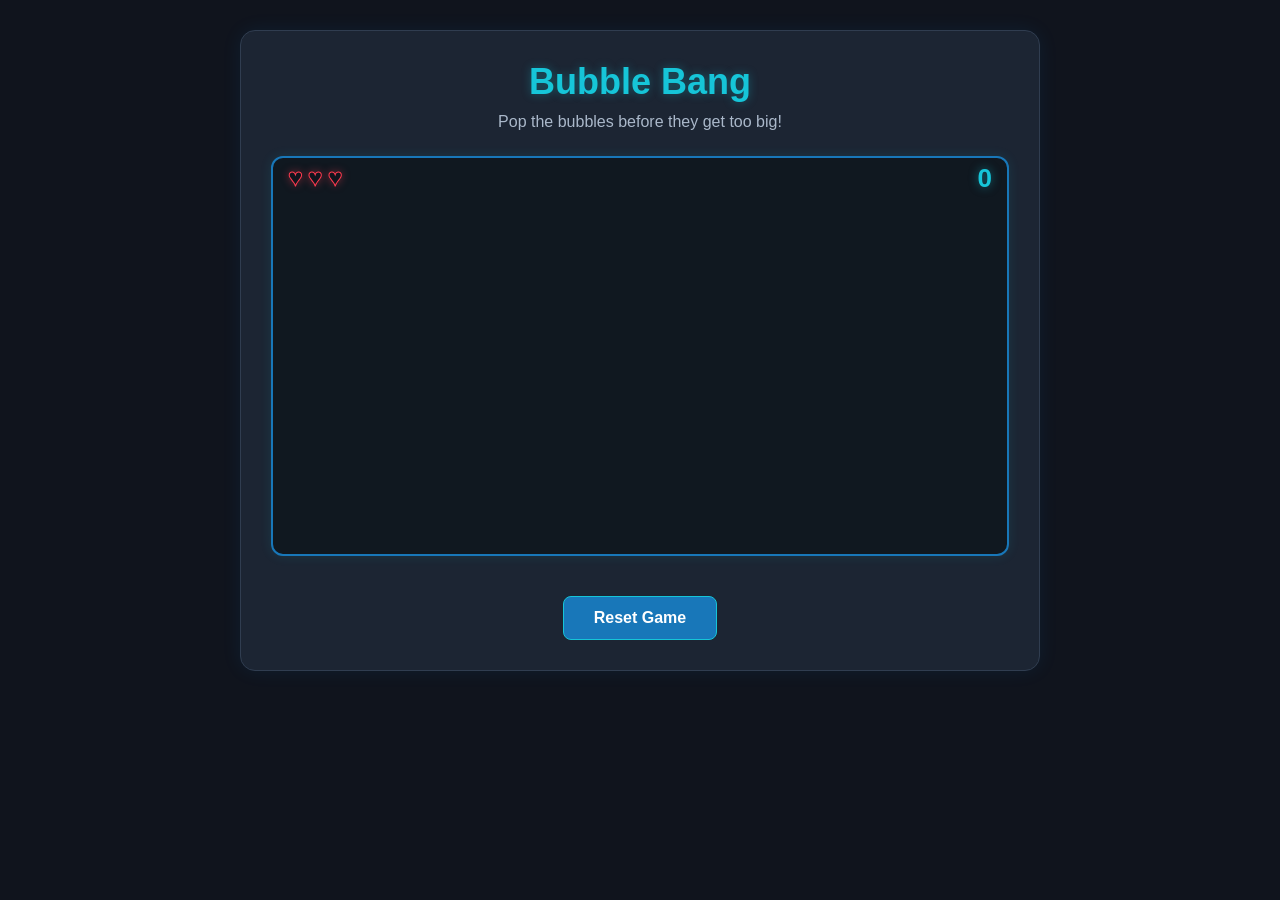
==== cc-104-BSIT-WMT-2-2-Group5-BubbleBang/index.html @ 97f873c9 "Add files via upload" ====
<!DOCTYPE html>
<html lang="en">
<head>
    <meta charset="UTF-8">
    <meta name="viewport" content="width=device-width, initial-scale=1.0">
    <title>Bubble Bang</title>

    <link rel="stylesheet" href="style.css">
</head>
<body>
    <div class="container">
        <h1>Bubble Bang</h1>
        <p>Pop the bubbles before they get too big!</p>

        <div id="gameArea">

            <div class="game-hud">
                <div class="lives-display">
                    <span id="lives">
                        <span class="heart">♥</span>
                        <span class="heart">♥</span>
                        <span class="heart">♥</span>
                    </span>
                </div>

                <div class="score-display">
                    <span id="score">0</span>
                </div>
            </div>
        </div>

        <p id="gameMessage"></p>

        <button id="resetButton">Reset Game</button>
    </div>

    <script src="game.js"></script>

</body>
</html>
---- cc-104-BSIT-WMT-2-2-Group5-BubbleBang/style.css ----
* {
    margin: 0;
    padding: 0;
    box-sizing: border-box;
}

body {
    font-family: Arial, sans-serif;
    background-color: #10141d;
    color: white;
    text-align: center;
    padding: 30px;
}

.container {
    max-width: 800px;
    margin: 0 auto;
    padding: 30px;
    background-color: #1c2533;
    border-radius: 15px;
    border: 1px solid #303d50;
    box-shadow: 0 0 20px rgba(0, 150, 255, 0.08);
}

h1 {
    color: #16c5d8;
    font-size: 36px;
    font-weight: bold;
    margin-bottom: 10px;
    text-shadow: 0 0 10px rgba(22, 197, 216, 0.35);
}

.container > p {
    color: #aab8ca;
    font-size: 16px;
    margin-bottom: 25px;
}

#gameArea {
    width: 100%;
    height: 400px;
    background-color: #101820;
    border: 2px solid #1877b9;
    border-radius: 12px;
    position: relative;
    overflow: hidden;
    box-shadow: 0 0 12px rgba(22, 197, 216, 0.12);
}

#gameMessage {
    margin-top: 15px;
    font-size: 18px;
    font-weight: bold;
    color: #16c5d8;
    text-shadow: 0 0 8px rgba(22, 197, 216, 0.3);
}

#resetButton {
    margin-top: 15px;
    padding: 12px 30px;
    background-color: #1877b9;
    color: white;
    border: 1px solid #16c5d8;
    border-radius: 8px;
    font-size: 16px;
    font-weight: bold;
    cursor: pointer;
    transition: 0.3s;
}

#resetButton:hover {
    background-color: #16c5d8;
    box-shadow: 0 0 12px rgba(22, 197, 216, 0.4);
}

.bubble {
    position: absolute;
    border-radius: 50%;
    background: radial-gradient(circle at 30% 30%, #7df9ff, #16c5d8 45%, #087eb8 75%);
    box-shadow: 0 0 10px rgba(22, 197, 216, 0.65),
                0 0 20px rgba(22, 197, 216, 0.35);
    cursor: pointer;
}

.game-hud {
    position: absolute;
    top: 5px;
    left: 15px;
    right: 15px;
    display: flex;
    justify-content: space-between;
    align-items: flex-start;
    z-index: 10;
}

.lives-display,
.score-display {
    text-align: center;
}

#score {
    color: #16c5d8;
    font-size: 26px;
    font-weight: bold;
    text-shadow: 0 0 10px rgba(22, 197, 216, 0.5);
}

#lives {
    display: flex;
    gap: 5px;
}

.heart {
    color: #10141d;
    font-size: 25px;
    -webkit-text-stroke: 1px #ff3b4f;
    text-shadow: 0 0 8px rgba(255, 59, 79, 0.5);
}

.game-hud {
    pointer-events: none;
}
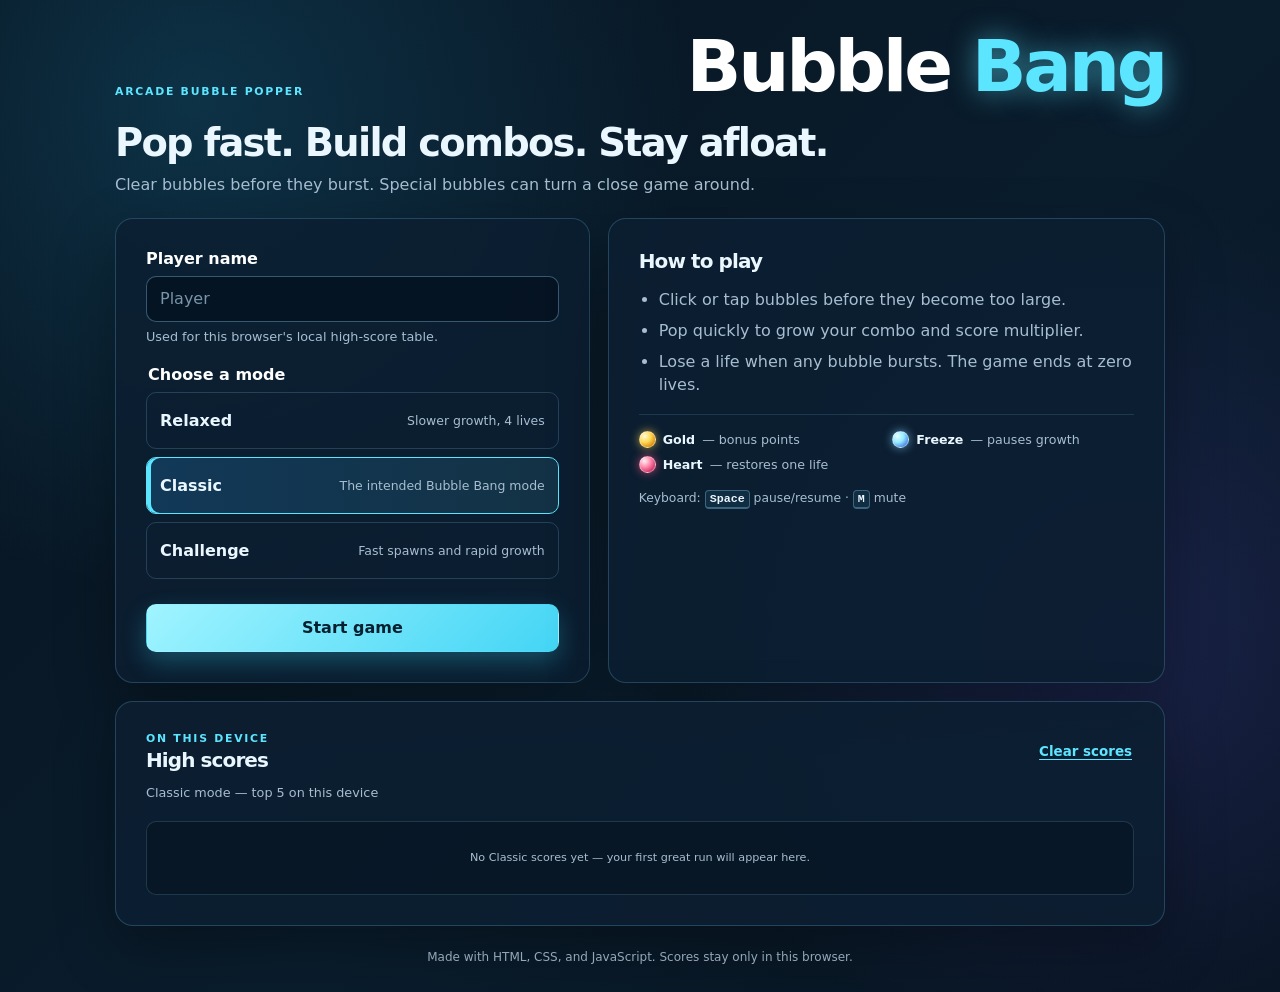
==== commit 51c79062: "Update Bubble Bang: gameplay improvements, milestone specials, and background music" ====
--- a/cc-104-BSIT-WMT-2-2-Group5-BubbleBang/index.html
+++ b/cc-104-BSIT-WMT-2-2-Group5-BubbleBang/index.html
@@ -1,41 +1,126 @@
-<!DOCTYPE html>
-<html lang="en">
-<head>
-    <meta charset="UTF-8">
-    <meta name="viewport" content="width=device-width, initial-scale=1.0">
-    <title>Bubble Bang</title>
-
-    <link rel="stylesheet" href="style.css">
-</head>
-<body>
-    <div class="container">
-        <h1>Bubble Bang</h1>
-        <p>Pop the bubbles before they get too big!</p>
-
-        <div id="gameArea">
-
-            <div class="game-hud">
-                <div class="lives-display">
-                    <span id="lives">
-                        <span class="heart">♥</span>
-                        <span class="heart">♥</span>
-                        <span class="heart">♥</span>
-                    </span>
-                </div>
-
-                <div class="score-display">
-                    <span id="score">0</span>
-                </div>
-            </div>
-        </div>
-
-        <p id="gameMessage"></p>
-
-        <button id="resetButton">Reset Game</button>
-    </div>
-
-    <script src="game.js"></script>
-
-</body>
-</html>
-
+<!doctype html>
+<html lang="en">
+<head>
+    <meta charset="UTF-8">
+    <meta name="viewport" content="width=device-width, initial-scale=1.0">
+    <meta name="theme-color" content="#07131f">
+    <meta name="description" content="Bubble Bang is a fast-paced arcade bubble popping game.">
+    <title>Bubble Bang | Arcade Bubble Popper</title>
+    <link rel="stylesheet" href="style.css">
+</head>
+<body>
+    <main class="app-shell">
+        <header class="brand" aria-label="Bubble Bang">
+            <p class="eyebrow">ARCADE BUBBLE POPPER</p>
+            <h1>Bubble <span>Bang</span></h1>
+        </header>
+
+        <section id="menuScreen" class="screen menu-screen" aria-labelledby="menuTitle">
+            <div class="menu-intro">
+                <h2 id="menuTitle">Pop fast. Build combos. Stay afloat.</h2>
+                <p>Clear bubbles before they burst. Special bubbles can turn a close game around.</p>
+            </div>
+
+            <div class="menu-grid">
+                <div class="panel">
+                    <label for="playerName">Player name</label>
+                    <input id="playerName" name="playerName" type="text" maxlength="16" autocomplete="nickname" placeholder="Player" aria-describedby="nameHint">
+                    <p id="nameHint" class="field-hint">Used for this browser's local high-score table.</p>
+
+                    <fieldset class="mode-picker">
+                        <legend>Choose a mode</legend>
+                        <div class="mode-options">
+                            <input id="relaxed" type="radio" name="mode" value="relaxed">
+                            <label for="relaxed"><strong>Relaxed</strong><span>Slower growth, 4 lives</span></label>
+
+                            <input id="classic" type="radio" name="mode" value="classic" checked>
+                            <label for="classic"><strong>Classic</strong><span>The intended Bubble Bang mode</span></label>
+
+                            <input id="challenge" type="radio" name="mode" value="challenge">
+                            <label for="challenge"><strong>Challenge</strong><span>Fast spawns and rapid growth</span></label>
+                        </div>
+                    </fieldset>
+
+                    <button id="startButton" class="button button-primary" type="button">Start game</button>
+                </div>
+
+                <aside class="panel how-to" aria-labelledby="howToTitle">
+                    <h3 id="howToTitle">How to play</h3>
+                    <ul>
+                        <li>Click or tap bubbles before they become too large.</li>
+                        <li>Pop quickly to grow your combo and score multiplier.</li>
+                        <li>Lose a life when any bubble bursts. The game ends at zero lives.</li>
+                    </ul>
+                    <div class="bubble-guide" aria-label="Special bubble guide">
+                        <p><span class="guide-bubble gold" aria-hidden="true"></span><strong>Gold</strong> — bonus points</p>
+                        <p><span class="guide-bubble bomb" aria-hidden="true"></span><strong>Bomb</strong> — clears nearby bubbles</p>
+                        <p><span class="guide-bubble freeze" aria-hidden="true"></span><strong>Freeze</strong> — pauses growth</p>
+                        <p><span class="guide-bubble heart" aria-hidden="true"></span><strong>Heart</strong> — restores one life</p>
+                    </div>
+                    <p class="key-hint">Keyboard: <kbd>Space</kbd> pause/resume · <kbd>M</kbd> mute</p>
+                </aside>
+            </div>
+
+            <section class="panel leaderboard" aria-labelledby="leaderboardTitle">
+                <div class="leaderboard-heading">
+                    <div>
+                        <p class="eyebrow">ON THIS DEVICE</p>
+                        <h3 id="leaderboardTitle">High scores</h3>
+                    </div>
+                    <button id="clearScoresButton" class="text-button" type="button">Clear scores</button>
+                </div>
+                <ol id="highScores" class="high-scores" aria-live="polite"></ol>
+            </section>
+        </section>
+
+        <section id="gameScreen" class="screen game-screen" hidden aria-label="Bubble Bang game">
+            <div class="game-toolbar">
+                <div class="stat"><span>Score</span><strong id="score">0</strong></div>
+                <div class="stat"><span>Combo</span><strong id="combo">—</strong></div>
+                <div class="stat"><span>Time</span><strong id="time">0:00</strong></div>
+                <div class="stat stat-lives"><span>Lives</span><strong id="lives" aria-label="3 lives remaining">♥♥♥</strong></div>
+                <div class="toolbar-actions">
+                    <button id="soundButton" class="icon-button" type="button" aria-pressed="false" aria-label="Mute sound" title="Mute sound (M)">♪</button>
+                    <button id="pauseButton" class="icon-button" type="button" aria-pressed="false" aria-label="Pause game" title="Pause game (Space)">Ⅱ</button>
+                </div>
+            </div>
+
+            <div id="gameArea" class="game-area" aria-label="Game area. Click or tap each bubble before it bursts." tabindex="0">
+                <p id="levelBadge" class="level-badge">LEVEL 1 · CALM</p>
+                <div id="effectLayer" class="effect-layer" aria-hidden="true"></div>
+
+                <div id="pauseOverlay" class="game-overlay" hidden>
+                    <div class="overlay-card">
+                        <p class="eyebrow">TAKE A BREATH</p>
+                        <h2>Game paused</h2>
+                        <p>Your bubbles and timer are waiting for you.</p>
+                        <button id="resumeButton" class="button button-primary" type="button">Resume</button>
+                        <button id="quitButton" class="button button-secondary" type="button">Back to menu</button>
+                    </div>
+                </div>
+
+                <div id="gameOverOverlay" class="game-overlay" hidden>
+                    <div class="overlay-card">
+                        <p class="eyebrow">BUBBLES WON THIS ROUND</p>
+                        <h2>Game over</h2>
+                        <p id="finalSummary">Final score: 0</p>
+                        <p id="newRecord" class="new-record" hidden>New high score!</p>
+                        <button id="playAgainButton" class="button button-primary" type="button">Play again</button>
+                        <button id="menuButton" class="button button-secondary" type="button">Back to menu</button>
+                    </div>
+                </div>
+            </div>
+
+            <p id="gameMessage" class="game-message" role="status" aria-live="polite">Classic mode — pop the bubbles.</p>
+            <div class="game-actions">
+                <button id="restartButton" class="text-button" type="button">Restart run</button>
+                <button id="leaveButton" class="text-button" type="button">Back to menu</button>
+            </div>
+        </section>
+
+        <p class="footer-note">Made with HTML, CSS, and JavaScript. Scores stay only in this browser.</p>
+    </main>
+
+    <script src="game.js" defer></script>
+</body>
+</html>
--- a/cc-104-BSIT-WMT-2-2-Group5-BubbleBang/style.css
+++ b/cc-104-BSIT-WMT-2-2-Group5-BubbleBang/style.css
@@ -1,122 +1,690 @@
-* {
-    margin: 0;
-    padding: 0;
-    box-sizing: border-box;
-}
-
-body {
-    font-family: Arial, sans-serif;
-    background-color: #10141d;
-    color: white;
-    text-align: center;
-    padding: 30px;
-}
-
-.container {
-    max-width: 800px;
-    margin: 0 auto;
-    padding: 30px;
-    background-color: #1c2533;
-    border-radius: 15px;
-    border: 1px solid #303d50;
-    box-shadow: 0 0 20px rgba(0, 150, 255, 0.08);
-}
-
-h1 {
-    color: #16c5d8;
-    font-size: 36px;
-    font-weight: bold;
-    margin-bottom: 10px;
-    text-shadow: 0 0 10px rgba(22, 197, 216, 0.35);
-}
-
-.container > p {
-    color: #aab8ca;
-    font-size: 16px;
-    margin-bottom: 25px;
-}
-
-#gameArea {
-    width: 100%;
-    height: 400px;
-    background-color: #101820;
-    border: 2px solid #1877b9;
-    border-radius: 12px;
-    position: relative;
-    overflow: hidden;
-    box-shadow: 0 0 12px rgba(22, 197, 216, 0.12);
-}
-
-#gameMessage {
-    margin-top: 15px;
-    font-size: 18px;
-    font-weight: bold;
-    color: #16c5d8;
-    text-shadow: 0 0 8px rgba(22, 197, 216, 0.3);
-}
-
-#resetButton {
-    margin-top: 15px;
-    padding: 12px 30px;
-    background-color: #1877b9;
-    color: white;
-    border: 1px solid #16c5d8;
-    border-radius: 8px;
-    font-size: 16px;
-    font-weight: bold;
-    cursor: pointer;
-    transition: 0.3s;
-}
-
-#resetButton:hover {
-    background-color: #16c5d8;
-    box-shadow: 0 0 12px rgba(22, 197, 216, 0.4);
-}
-
-.bubble {
-    position: absolute;
-    border-radius: 50%;
-    background: radial-gradient(circle at 30% 30%, #7df9ff, #16c5d8 45%, #087eb8 75%);
-    box-shadow: 0 0 10px rgba(22, 197, 216, 0.65),
-                0 0 20px rgba(22, 197, 216, 0.35);
-    cursor: pointer;
-}
-
-.game-hud {
-    position: absolute;
-    top: 5px;
-    left: 15px;
-    right: 15px;
-    display: flex;
-    justify-content: space-between;
-    align-items: flex-start;
-    z-index: 10;
-}
-
-.lives-display,
-.score-display {
-    text-align: center;
-}
-
-#score {
-    color: #16c5d8;
-    font-size: 26px;
-    font-weight: bold;
-    text-shadow: 0 0 10px rgba(22, 197, 216, 0.5);
-}
-
-#lives {
-    display: flex;
-    gap: 5px;
-}
-
-.heart {
-    color: #10141d;
-    font-size: 25px;
-    -webkit-text-stroke: 1px #ff3b4f;
-    text-shadow: 0 0 8px rgba(255, 59, 79, 0.5);
-}
-
-.game-hud {
-    pointer-events: none;
-}+:root {
+    --ink: #eaf7ff;
+    --muted: #a7bed0;
+    --surface: rgba(12, 31, 50, 0.86);
+    --surface-solid: #0d2337;
+    --line: rgba(118, 213, 255, 0.22);
+    --cyan: #5be5ff;
+    --blue: #258ed6;
+    --navy: #07131f;
+    --danger: #ff6485;
+    --gold: #ffd85a;
+    --shadow: 0 22px 60px rgba(0, 0, 0, 0.3);
+}
+
+* {
+    box-sizing: border-box;
+}
+
+[hidden] {
+    display: none !important;
+}
+
+html {
+    min-width: 320px;
+    background: var(--navy);
+}
+
+body {
+    min-width: 320px;
+    min-height: 100vh;
+    margin: 0;
+    color: var(--ink);
+    font-family: Inter, ui-sans-serif, system-ui, -apple-system, BlinkMacSystemFont, "Segoe UI", sans-serif;
+    background:
+        radial-gradient(circle at 15% 10%, rgba(41, 189, 245, 0.17), transparent 31rem),
+        radial-gradient(circle at 88% 65%, rgba(110, 83, 240, 0.17), transparent 28rem),
+        linear-gradient(135deg, #07131f, #0a1d2d 56%, #07131f);
+}
+
+button,
+input {
+    font: inherit;
+}
+
+button {
+    color: inherit;
+}
+
+button:focus-visible,
+input:focus-visible {
+    outline: 3px solid #ffe48b;
+    outline-offset: 3px;
+}
+
+.app-shell {
+    width: min(100% - 32px, 1050px);
+    margin: 0 auto;
+    padding: 36px 0 28px;
+}
+
+.brand {
+    display: flex;
+    align-items: end;
+    justify-content: space-between;
+    gap: 16px;
+    margin-bottom: 22px;
+}
+
+.brand h1,
+.menu-intro h2,
+.overlay-card h2,
+.panel h3 {
+    margin: 0;
+    letter-spacing: -0.045em;
+}
+
+.brand h1 {
+    color: #fff;
+    font-size: clamp(2.35rem, 7vw, 4.5rem);
+    line-height: 0.86;
+}
+
+.brand h1 span {
+    color: var(--cyan);
+    text-shadow: 0 0 28px rgba(91, 229, 255, 0.55);
+}
+
+.eyebrow {
+    margin: 0;
+    color: var(--cyan);
+    font-size: 0.68rem;
+    font-weight: 800;
+    letter-spacing: 0.16em;
+}
+
+.screen {
+    animation: screen-in 300ms ease both;
+}
+
+.menu-intro {
+    margin: 0 0 20px;
+}
+
+.menu-intro h2 {
+    font-size: clamp(1.55rem, 4vw, 2.4rem);
+}
+
+.menu-intro > p,
+.field-hint,
+.how-to li,
+.key-hint,
+.footer-note,
+.overlay-card > p {
+    color: var(--muted);
+}
+
+.menu-intro > p {
+    max-width: 47rem;
+    margin: 8px 0 0;
+    line-height: 1.55;
+}
+
+.menu-grid {
+    display: grid;
+    grid-template-columns: minmax(0, 0.92fr) minmax(0, 1.08fr);
+    gap: 18px;
+}
+
+.panel {
+    border: 1px solid var(--line);
+    border-radius: 18px;
+    padding: clamp(20px, 4vw, 30px);
+    background: var(--surface);
+    box-shadow: var(--shadow);
+    backdrop-filter: blur(14px);
+}
+
+.panel > label,
+.mode-picker legend {
+    display: block;
+    margin-bottom: 8px;
+    color: #fff;
+    font-weight: 800;
+}
+
+#playerName {
+    width: 100%;
+    min-height: 46px;
+    border: 1px solid rgba(149, 219, 255, 0.35);
+    border-radius: 10px;
+    padding: 10px 13px;
+    color: var(--ink);
+    background: rgba(3, 15, 26, 0.58);
+}
+
+#playerName::placeholder {
+    color: #7895aa;
+}
+
+.field-hint {
+    margin: 7px 0 21px;
+    font-size: 0.8rem;
+}
+
+.mode-picker {
+    margin: 0 0 25px;
+    padding: 0;
+    border: 0;
+}
+
+.mode-options {
+    display: grid;
+    gap: 8px;
+}
+
+.mode-options input {
+    position: absolute;
+    inline-size: 1px;
+    block-size: 1px;
+    opacity: 0;
+}
+
+.mode-options label {
+    display: flex;
+    align-items: center;
+    justify-content: space-between;
+    gap: 15px;
+    min-height: 57px;
+    border: 1px solid rgba(149, 219, 255, 0.19);
+    border-radius: 10px;
+    padding: 10px 13px;
+    color: var(--muted);
+    cursor: pointer;
+    transition: border-color 180ms ease, background 180ms ease, transform 180ms ease;
+}
+
+.mode-options label:hover {
+    border-color: rgba(91, 229, 255, 0.52);
+    transform: translateX(2px);
+}
+
+.mode-options strong {
+    color: var(--ink);
+}
+
+.mode-options span {
+    font-size: 0.78rem;
+    text-align: right;
+}
+
+.mode-options input:checked + label {
+    border-color: var(--cyan);
+    background: linear-gradient(90deg, rgba(37, 142, 214, 0.24), rgba(91, 229, 255, 0.1));
+    box-shadow: inset 4px 0 0 var(--cyan);
+}
+
+.mode-options input:focus-visible + label {
+    outline: 3px solid #ffe48b;
+    outline-offset: 2px;
+}
+
+.button {
+    min-height: 48px;
+    border: 1px solid transparent;
+    border-radius: 10px;
+    padding: 11px 20px;
+    font-weight: 800;
+    cursor: pointer;
+    transition: transform 180ms ease, box-shadow 180ms ease, background 180ms ease;
+}
+
+.button:hover {
+    transform: translateY(-2px);
+}
+
+.button-primary {
+    width: 100%;
+    color: #042030;
+    background: linear-gradient(135deg, #a0f4ff, #43d5f5);
+    box-shadow: 0 10px 24px rgba(48, 211, 242, 0.27);
+}
+
+.button-primary:hover {
+    box-shadow: 0 13px 28px rgba(48, 211, 242, 0.42);
+}
+
+.button-secondary {
+    margin-top: 10px;
+    border-color: rgba(148, 215, 250, 0.32);
+    background: rgba(10, 34, 52, 0.88);
+}
+
+.how-to h3,
+.leaderboard h3 {
+    font-size: 1.25rem;
+}
+
+.how-to ul {
+    margin: 15px 0 18px;
+    padding-left: 20px;
+}
+
+.how-to li {
+    margin: 8px 0;
+    line-height: 1.45;
+}
+
+.bubble-guide {
+    display: grid;
+    grid-template-columns: repeat(2, minmax(0, 1fr));
+    gap: 8px 12px;
+    border-top: 1px solid rgba(149, 219, 255, 0.14);
+    padding-top: 16px;
+}
+
+.bubble-guide p {
+    display: flex;
+    align-items: center;
+    gap: 7px;
+    margin: 0;
+    color: var(--muted);
+    font-size: 0.79rem;
+}
+
+.bubble-guide strong {
+    color: var(--ink);
+}
+
+.guide-bubble {
+    flex: 0 0 17px;
+    width: 17px;
+    height: 17px;
+    border: 1px solid rgba(255, 255, 255, 0.4);
+    border-radius: 50%;
+    background: radial-gradient(circle at 30% 27%, #e9ffff, #59d9f4 37%, #167fbe 80%);
+    box-shadow: 0 0 10px rgba(91, 229, 255, 0.6);
+}
+
+.guide-bubble.gold { background: radial-gradient(circle at 30% 27%, #fffbd7, #ffd854 42%, #d37f00 85%); box-shadow: 0 0 10px rgba(255, 216, 90, 0.65); }
+.guide-bubble.bomb { background: radial-gradient(circle at 30% 27%, #ffd0df, #ff5681 42%, #8e1c43 85%); box-shadow: 0 0 10px rgba(255, 86, 129, 0.65); }
+.guide-bubble.freeze { background: radial-gradient(circle at 30% 27%, #e7fdff, #95ebff 42%, #3f75e5 85%); box-shadow: 0 0 10px rgba(138, 218, 255, 0.65); }
+.guide-bubble.heart { background: radial-gradient(circle at 30% 27%, #fff1f5, #ff85a8 42%, #c6215b 85%); box-shadow: 0 0 10px rgba(255, 89, 137, 0.65); }
+
+.key-hint {
+    margin: 18px 0 0;
+    font-size: 0.77rem;
+}
+
+kbd {
+    border: 1px solid rgba(149, 219, 255, 0.32);
+    border-bottom-width: 2px;
+    border-radius: 4px;
+    padding: 1px 4px;
+    color: var(--ink);
+    background: #112d42;
+    font: 700 0.73rem ui-monospace, SFMono-Regular, Consolas, monospace;
+}
+
+.leaderboard {
+    margin-top: 18px;
+}
+
+.leaderboard-heading {
+    display: flex;
+    align-items: center;
+    justify-content: space-between;
+    gap: 14px;
+    margin-bottom: 13px;
+}
+
+.leaderboard-heading .eyebrow {
+    margin-bottom: 3px;
+}
+
+.text-button {
+    border: 0;
+    padding: 5px 2px;
+    color: var(--cyan);
+    background: none;
+    font-size: 0.84rem;
+    font-weight: 750;
+    cursor: pointer;
+    text-decoration: underline;
+    text-underline-offset: 3px;
+}
+
+.text-button:hover {
+    color: #fff;
+}
+
+.high-scores {
+    display: grid;
+    grid-template-columns: repeat(5, minmax(0, 1fr));
+    gap: 8px;
+    margin: 0;
+    padding: 0;
+    list-style: none;
+}
+
+.score-card,
+.empty-score {
+    min-height: 74px;
+    border: 1px solid rgba(149, 219, 255, 0.17);
+    border-radius: 10px;
+    padding: 9px;
+    background: rgba(3, 15, 26, 0.38);
+}
+
+.score-card {
+    display: flex;
+    flex-direction: column;
+    justify-content: space-between;
+}
+
+.score-card small,
+.empty-score {
+    color: var(--muted);
+    font-size: 0.7rem;
+}
+
+.score-card strong {
+    overflow: hidden;
+    color: #fff;
+    font-size: 0.84rem;
+    text-overflow: ellipsis;
+    white-space: nowrap;
+}
+
+.score-card span {
+    color: var(--cyan);
+    font-size: 0.88rem;
+    font-weight: 800;
+}
+
+.empty-score {
+    grid-column: 1 / -1;
+    display: grid;
+    place-items: center;
+}
+
+.game-toolbar {
+    display: grid;
+    grid-template-columns: repeat(4, minmax(0, 1fr)) auto;
+    gap: 1px;
+    overflow: hidden;
+    border: 1px solid var(--line);
+    border-radius: 15px 15px 0 0;
+    background: var(--line);
+}
+
+.stat,
+.toolbar-actions {
+    min-height: 61px;
+    padding: 8px 14px;
+    background: rgba(9, 31, 48, 0.95);
+}
+
+.stat {
+    display: flex;
+    flex-direction: column;
+    justify-content: center;
+}
+
+.stat span {
+    color: var(--muted);
+    font-size: 0.67rem;
+    font-weight: 800;
+    letter-spacing: 0.08em;
+    text-transform: uppercase;
+}
+
+.stat strong {
+    margin-top: 2px;
+    color: #fff;
+    font-size: 1.18rem;
+    line-height: 1;
+}
+
+.stat-lives strong {
+    color: #ff7898;
+    letter-spacing: 0.08em;
+    text-shadow: 0 0 12px rgba(255, 100, 133, 0.5);
+}
+
+.toolbar-actions {
+    display: flex;
+    align-items: center;
+    gap: 7px;
+}
+
+.icon-button {
+    display: grid;
+    width: 37px;
+    height: 37px;
+    border: 1px solid rgba(149, 219, 255, 0.28);
+    border-radius: 8px;
+    padding: 0;
+    place-items: center;
+    color: var(--ink);
+    background: #12334b;
+    font-size: 1.1rem;
+    font-weight: 800;
+    cursor: pointer;
+}
+
+.icon-button:hover {
+    border-color: var(--cyan);
+    color: var(--cyan);
+}
+
+.game-area {
+    position: relative;
+    height: min(61vh, 580px);
+    min-height: 360px;
+    overflow: hidden;
+    isolation: isolate;
+    border: 1px solid var(--line);
+    border-top: 0;
+    border-radius: 0 0 15px 15px;
+    background:
+        radial-gradient(circle at 70% 15%, rgba(54, 204, 255, 0.13), transparent 18rem),
+        radial-gradient(circle at 10% 90%, rgba(117, 86, 241, 0.13), transparent 19rem),
+        linear-gradient(135deg, #061521, #0d2a3c);
+    box-shadow: var(--shadow);
+    cursor: crosshair;
+}
+
+.game-area::before {
+    position: absolute;
+    inset: 0;
+    z-index: -1;
+    content: "";
+    opacity: 0.32;
+    background-image: radial-gradient(rgba(143, 231, 255, 0.37) 1px, transparent 1px);
+    background-size: 26px 26px;
+    mask-image: linear-gradient(to bottom, rgba(0, 0, 0, 0.35), transparent 90%);
+}
+
+.level-badge {
+    position: absolute;
+    z-index: 3;
+    top: 15px;
+    left: 50%;
+    margin: 0;
+    transform: translateX(-50%);
+    color: #d3f7ff;
+    font-size: clamp(0.65rem, 2vw, 0.77rem);
+    font-weight: 900;
+    letter-spacing: 0.13em;
+    text-shadow: 0 2px 7px #07131f;
+    white-space: nowrap;
+}
+
+.bubble {
+    position: absolute;
+    z-index: 1;
+    width: var(--size);
+    height: var(--size);
+    border: 1px solid rgba(231, 255, 255, 0.79);
+    border-radius: 50%;
+    padding: 0;
+    background: radial-gradient(circle at 29% 26%, #f3ffff 0 3%, #91f1ff 13%, #46c9ec 36%, #1676b6 74%, #0b3c72 100%);
+    box-shadow: inset -8px -12px 15px rgba(5, 44, 95, 0.34), 0 0 13px rgba(91, 229, 255, 0.56);
+    cursor: pointer;
+    touch-action: manipulation;
+    animation: bubble-enter 180ms ease-out both;
+}
+
+.bubble::after {
+    position: absolute;
+    inset: -7px;
+    content: "";
+    border-radius: 50%;
+}
+
+.bubble:hover {
+    filter: brightness(1.15);
+}
+
+.bubble--gold { background: radial-gradient(circle at 29% 26%, #fffdd8 0 3%, #ffe881 15%, #ffc942 42%, #bb6700 78%, #704000 100%); box-shadow: inset -8px -12px 15px rgba(115, 60, 0, 0.35), 0 0 16px rgba(255, 216, 90, 0.8); }
+.bubble--bomb { background: radial-gradient(circle at 29% 26%, #ffe4ed 0 3%, #ff98b6 15%, #ff5b87 42%, #b41e54 78%, #650d2c 100%); box-shadow: inset -8px -12px 15px rgba(85, 0, 29, 0.35), 0 0 16px rgba(255, 86, 129, 0.76); }
+.bubble--freeze { background: radial-gradient(circle at 29% 26%, #fbffff 0 3%, #b8f4ff 15%, #6ed5ff 42%, #4c7be7 78%, #26378e 100%); box-shadow: inset -8px -12px 15px rgba(15, 43, 134, 0.35), 0 0 16px rgba(123, 219, 255, 0.8); }
+.bubble--heart { background: radial-gradient(circle at 29% 26%, #fff4f7 0 3%, #ffb2c7 15%, #ff719b 42%, #d72668 78%, #7e123f 100%); box-shadow: inset -8px -12px 15px rgba(105, 0, 48, 0.35), 0 0 16px rgba(255, 100, 157, 0.78); }
+
+.bubble-icon {
+    position: relative;
+    z-index: 1;
+    color: rgba(255, 255, 255, 0.9);
+    font-size: calc(var(--size) * 0.42);
+    line-height: 1;
+    text-shadow: 0 2px 6px rgba(0, 0, 0, 0.38);
+    pointer-events: none;
+}
+
+.effect-layer {
+    position: absolute;
+    z-index: 2;
+    inset: 0;
+    pointer-events: none;
+}
+
+.burst {
+    position: absolute;
+    width: 15px;
+    height: 15px;
+    border-radius: 50%;
+    background: var(--burst-color, var(--cyan));
+    box-shadow: 0 0 9px var(--burst-color, var(--cyan));
+    transform: translate(-50%, -50%);
+    animation: burst 520ms ease-out forwards;
+}
+
+.score-float {
+    position: absolute;
+    color: var(--float-color, #fff);
+    font-size: 0.84rem;
+    font-weight: 900;
+    text-shadow: 0 2px 6px #07131f;
+    transform: translate(-50%, -50%);
+    animation: score-float 800ms ease-out forwards;
+}
+
+.freeze-wash {
+    position: absolute;
+    z-index: 2;
+    inset: 0;
+    border: 3px solid rgba(166, 242, 255, 0.7);
+    background: rgba(108, 201, 255, 0.12);
+    animation: freeze-wash 650ms ease-out forwards;
+    pointer-events: none;
+}
+
+.game-overlay {
+    position: absolute;
+    z-index: 10;
+    inset: 0;
+    display: grid;
+    place-items: center;
+    padding: 22px;
+    background: rgba(2, 12, 23, 0.76);
+    backdrop-filter: blur(7px);
+}
+
+.overlay-card {
+    width: min(100%, 370px);
+    border: 1px solid rgba(139, 231, 255, 0.36);
+    border-radius: 16px;
+    padding: 28px;
+    text-align: center;
+    background: #0b2639;
+    box-shadow: 0 20px 55px rgba(0, 0, 0, 0.45);
+}
+
+.overlay-card .eyebrow {
+    margin-bottom: 9px;
+}
+
+.overlay-card h2 {
+    font-size: 2rem;
+}
+
+.overlay-card > p:not(.eyebrow) {
+    margin: 9px 0 21px;
+    line-height: 1.45;
+}
+
+.new-record {
+    color: var(--gold) !important;
+    font-weight: 900;
+    text-transform: uppercase;
+    letter-spacing: 0.06em;
+}
+
+.game-message {
+    min-height: 1.5em;
+    margin: 14px 0 8px;
+    color: var(--cyan);
+    text-align: center;
+    font-size: 0.9rem;
+    font-weight: 700;
+}
+
+.game-actions {
+    display: flex;
+    justify-content: center;
+    gap: 18px;
+}
+
+.footer-note {
+    margin: 24px 0 0;
+    text-align: center;
+    font-size: 0.75rem;
+}
+
+@keyframes screen-in { from { opacity: 0; transform: translateY(7px); } to { opacity: 1; transform: translateY(0); } }
+@keyframes bubble-enter { from { opacity: 0; transform: scale(0.4); } to { opacity: 1; transform: scale(1); } }
+@keyframes burst { from { opacity: 1; } to { opacity: 0; transform: translate(var(--x), var(--y)) scale(0.2); } }
+@keyframes score-float { from { opacity: 1; } to { opacity: 0; transform: translate(-50%, calc(-50% - 42px)); } }
+@keyframes freeze-wash { from { opacity: 0.8; } to { opacity: 0; } }
+
+@media (max-width: 700px) {
+    .app-shell { width: min(100% - 20px, 1050px); padding-top: 24px; }
+    .brand { margin-bottom: 18px; }
+    .menu-grid { grid-template-columns: 1fr; }
+    .high-scores { grid-template-columns: repeat(3, minmax(0, 1fr)); }
+    .game-toolbar { grid-template-columns: repeat(4, minmax(0, 1fr)); }
+    .toolbar-actions { grid-column: 1 / -1; min-height: auto; justify-content: center; padding: 7px; }
+    .game-area { height: min(59vh, 520px); min-height: 330px; }
+}
+
+@media (max-width: 440px) {
+    .app-shell { width: min(100% - 16px, 1050px); }
+    .panel { padding: 18px; }
+    .bubble-guide { grid-template-columns: 1fr; }
+    .mode-options label { align-items: flex-start; flex-direction: column; gap: 3px; }
+    .mode-options span { text-align: left; }
+    .high-scores { grid-template-columns: repeat(2, minmax(0, 1fr)); }
+    .game-toolbar { grid-template-columns: repeat(2, minmax(0, 1fr)); }
+    .stat { min-height: 56px; }
+    .game-area { min-height: 310px; }
+}
+
+@media (prefers-reduced-motion: reduce) {
+    *, *::before, *::after {
+        scroll-behavior: auto !important;
+        animation-duration: 0.01ms !important;
+        animation-iteration-count: 1 !important;
+        transition-duration: 0.01ms !important;
+    }
+}
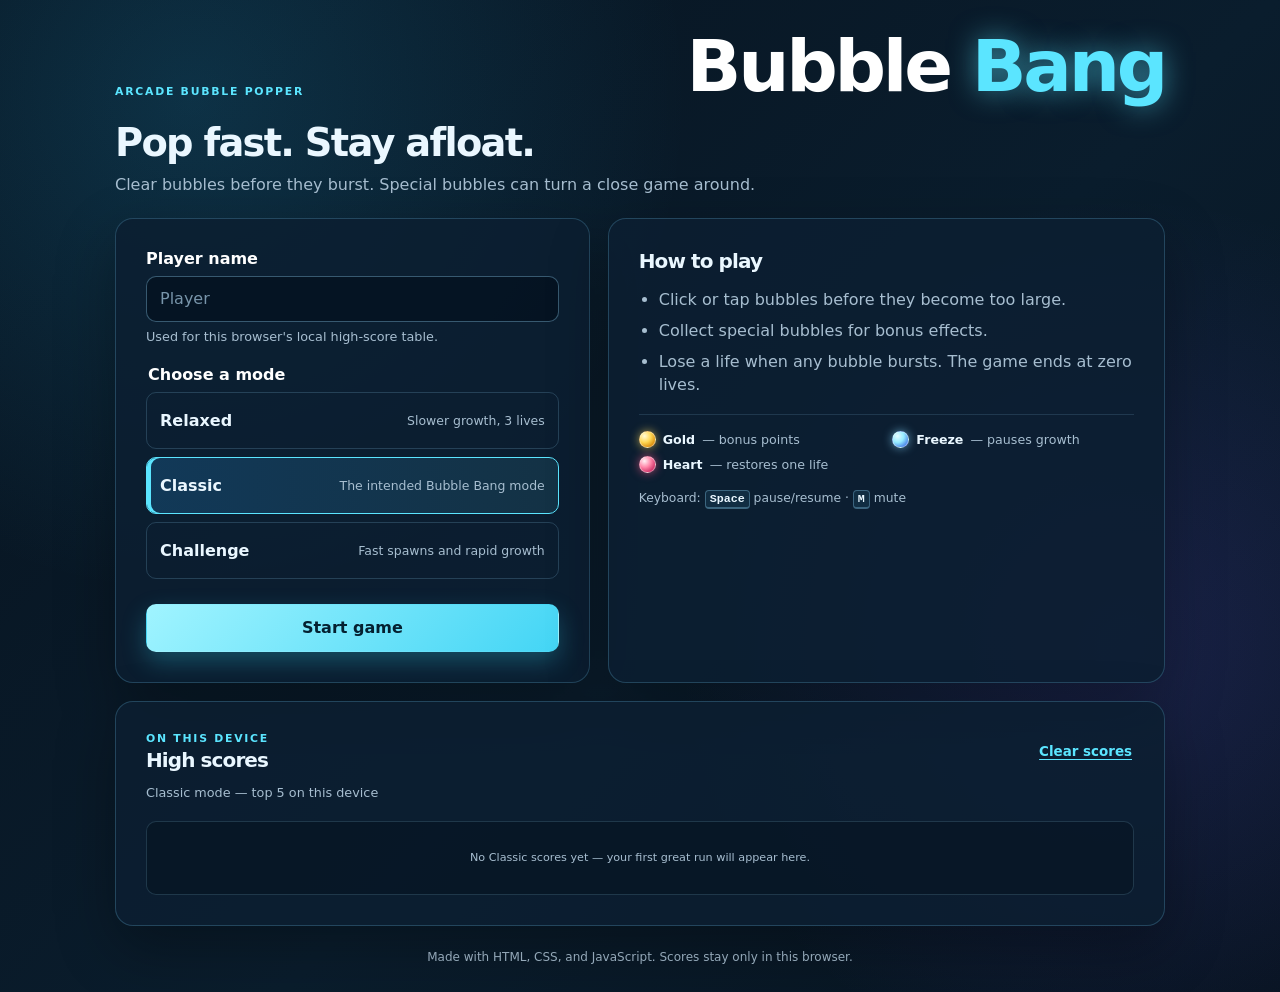
==== commit 16e69875: "Update game and remove unnecessary code" ====
--- a/cc-104-BSIT-WMT-2-2-Group5-BubbleBang/index.html
+++ b/cc-104-BSIT-WMT-2-2-Group5-BubbleBang/index.html
@@ -17,7 +17,7 @@
 
         <section id="menuScreen" class="screen menu-screen" aria-labelledby="menuTitle">
             <div class="menu-intro">
-                <h2 id="menuTitle">Pop fast. Build combos. Stay afloat.</h2>
+                <h2 id="menuTitle">Pop fast. Stay afloat.</h2>
                 <p>Clear bubbles before they burst. Special bubbles can turn a close game around.</p>
             </div>
 
@@ -31,7 +31,7 @@
                         <legend>Choose a mode</legend>
                         <div class="mode-options">
                             <input id="relaxed" type="radio" name="mode" value="relaxed">
-                            <label for="relaxed"><strong>Relaxed</strong><span>Slower growth, 4 lives</span></label>
+                            <label for="relaxed"><strong>Relaxed</strong><span>Slower growth, 3 lives</span></label>
 
                             <input id="classic" type="radio" name="mode" value="classic" checked>
                             <label for="classic"><strong>Classic</strong><span>The intended Bubble Bang mode</span></label>
@@ -48,12 +48,11 @@
                     <h3 id="howToTitle">How to play</h3>
                     <ul>
                         <li>Click or tap bubbles before they become too large.</li>
-                        <li>Pop quickly to grow your combo and score multiplier.</li>
+                        <li>Collect special bubbles for bonus effects.</li>
                         <li>Lose a life when any bubble bursts. The game ends at zero lives.</li>
                     </ul>
                     <div class="bubble-guide" aria-label="Special bubble guide">
                         <p><span class="guide-bubble gold" aria-hidden="true"></span><strong>Gold</strong> — bonus points</p>
-                        <p><span class="guide-bubble bomb" aria-hidden="true"></span><strong>Bomb</strong> — clears nearby bubbles</p>
                         <p><span class="guide-bubble freeze" aria-hidden="true"></span><strong>Freeze</strong> — pauses growth</p>
                         <p><span class="guide-bubble heart" aria-hidden="true"></span><strong>Heart</strong> — restores one life</p>
                     </div>
@@ -76,7 +75,6 @@
         <section id="gameScreen" class="screen game-screen" hidden aria-label="Bubble Bang game">
             <div class="game-toolbar">
                 <div class="stat"><span>Score</span><strong id="score">0</strong></div>
-                <div class="stat"><span>Combo</span><strong id="combo">—</strong></div>
                 <div class="stat"><span>Time</span><strong id="time">0:00</strong></div>
                 <div class="stat stat-lives"><span>Lives</span><strong id="lives" aria-label="3 lives remaining">♥♥♥</strong></div>
                 <div class="toolbar-actions">
@@ -123,4 +121,4 @@
 
     <script src="game.js" defer></script>
 </body>
-</html>
+</html>
--- a/cc-104-BSIT-WMT-2-2-Group5-BubbleBang/style.css
+++ b/cc-104-BSIT-WMT-2-2-Group5-BubbleBang/style.css
@@ -297,7 +297,6 @@
 }
 
 .guide-bubble.gold { background: radial-gradient(circle at 30% 27%, #fffbd7, #ffd854 42%, #d37f00 85%); box-shadow: 0 0 10px rgba(255, 216, 90, 0.65); }
-.guide-bubble.bomb { background: radial-gradient(circle at 30% 27%, #ffd0df, #ff5681 42%, #8e1c43 85%); box-shadow: 0 0 10px rgba(255, 86, 129, 0.65); }
 .guide-bubble.freeze { background: radial-gradient(circle at 30% 27%, #e7fdff, #95ebff 42%, #3f75e5 85%); box-shadow: 0 0 10px rgba(138, 218, 255, 0.65); }
 .guide-bubble.heart { background: radial-gradient(circle at 30% 27%, #fff1f5, #ff85a8 42%, #c6215b 85%); box-shadow: 0 0 10px rgba(255, 89, 137, 0.65); }
 
@@ -538,7 +537,6 @@
 }
 
 .bubble--gold { background: radial-gradient(circle at 29% 26%, #fffdd8 0 3%, #ffe881 15%, #ffc942 42%, #bb6700 78%, #704000 100%); box-shadow: inset -8px -12px 15px rgba(115, 60, 0, 0.35), 0 0 16px rgba(255, 216, 90, 0.8); }
-.bubble--bomb { background: radial-gradient(circle at 29% 26%, #ffe4ed 0 3%, #ff98b6 15%, #ff5b87 42%, #b41e54 78%, #650d2c 100%); box-shadow: inset -8px -12px 15px rgba(85, 0, 29, 0.35), 0 0 16px rgba(255, 86, 129, 0.76); }
 .bubble--freeze { background: radial-gradient(circle at 29% 26%, #fbffff 0 3%, #b8f4ff 15%, #6ed5ff 42%, #4c7be7 78%, #26378e 100%); box-shadow: inset -8px -12px 15px rgba(15, 43, 134, 0.35), 0 0 16px rgba(123, 219, 255, 0.8); }
 .bubble--heart { background: radial-gradient(circle at 29% 26%, #fff4f7 0 3%, #ffb2c7 15%, #ff719b 42%, #d72668 78%, #7e123f 100%); box-shadow: inset -8px -12px 15px rgba(105, 0, 48, 0.35), 0 0 16px rgba(255, 100, 157, 0.78); }
 
@@ -687,4 +685,4 @@
         animation-iteration-count: 1 !important;
         transition-duration: 0.01ms !important;
     }
-}
+}
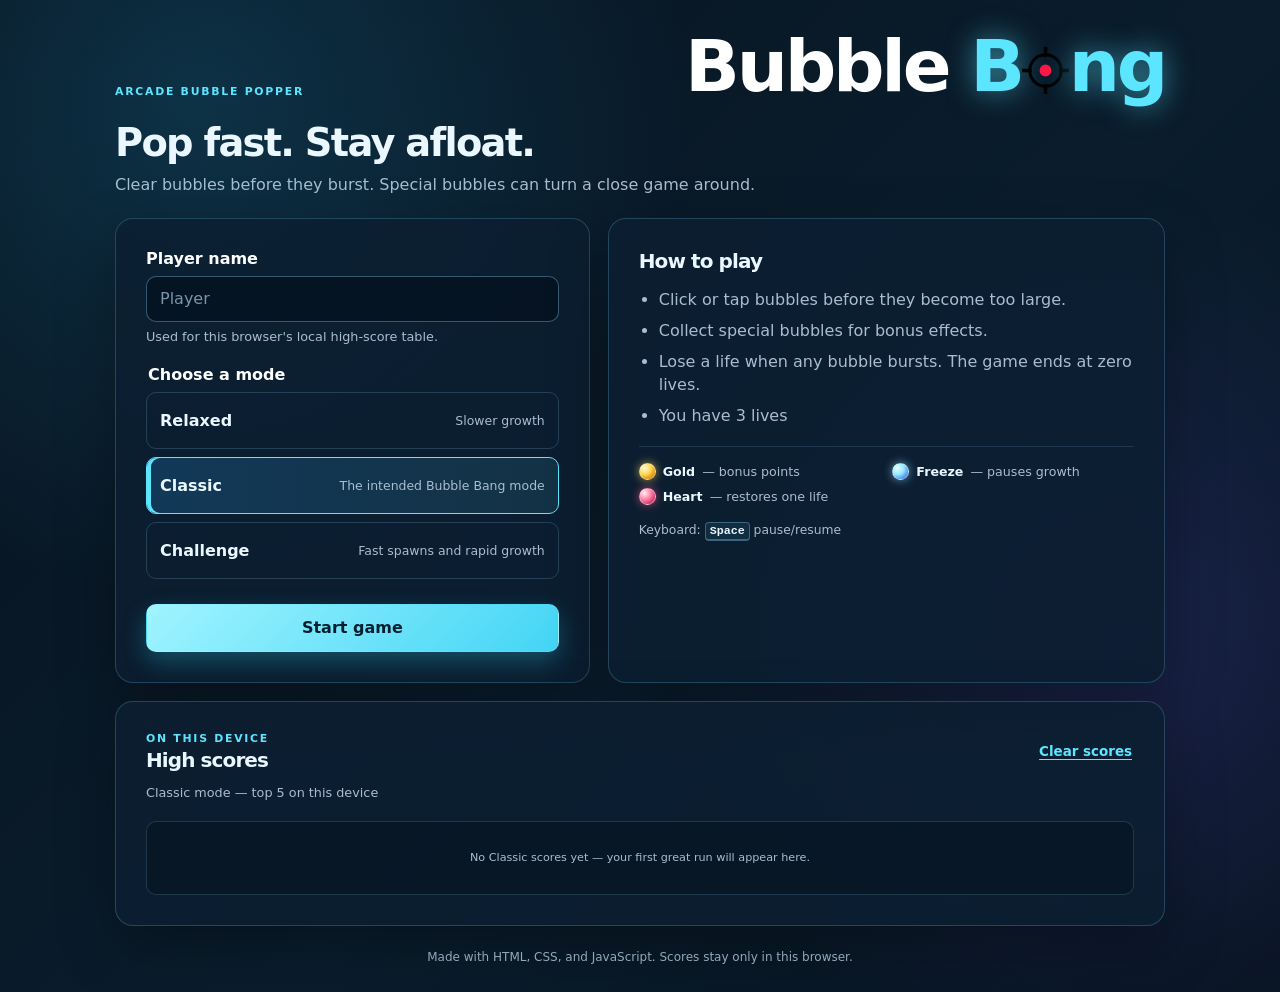
==== commit 2c02e51d: "Update Bubble Bang neon design and HUD" ====
--- a/cc-104-BSIT-WMT-2-2-Group5-BubbleBang/index.html
+++ b/cc-104-BSIT-WMT-2-2-Group5-BubbleBang/index.html
@@ -12,7 +12,7 @@
     <main class="app-shell">
         <header class="brand" aria-label="Bubble Bang">
             <p class="eyebrow">ARCADE BUBBLE POPPER</p>
-            <h1>Bubble <span>Bang</span></h1>
+            <h1>Bubble <span>B<span class="logo-crosshair"></span>ng</span></h1>
         </header>
 
         <section id="menuScreen" class="screen menu-screen" aria-labelledby="menuTitle">
@@ -31,7 +31,7 @@
                         <legend>Choose a mode</legend>
                         <div class="mode-options">
                             <input id="relaxed" type="radio" name="mode" value="relaxed">
-                            <label for="relaxed"><strong>Relaxed</strong><span>Slower growth, 3 lives</span></label>
+                            <label for="relaxed"><strong>Relaxed</strong><span>Slower growth</span></label>
 
                             <input id="classic" type="radio" name="mode" value="classic" checked>
                             <label for="classic"><strong>Classic</strong><span>The intended Bubble Bang mode</span></label>
@@ -50,13 +50,14 @@
                         <li>Click or tap bubbles before they become too large.</li>
                         <li>Collect special bubbles for bonus effects.</li>
                         <li>Lose a life when any bubble bursts. The game ends at zero lives.</li>
+                        <li>You have 3 lives
                     </ul>
                     <div class="bubble-guide" aria-label="Special bubble guide">
                         <p><span class="guide-bubble gold" aria-hidden="true"></span><strong>Gold</strong> — bonus points</p>
                         <p><span class="guide-bubble freeze" aria-hidden="true"></span><strong>Freeze</strong> — pauses growth</p>
                         <p><span class="guide-bubble heart" aria-hidden="true"></span><strong>Heart</strong> — restores one life</p>
                     </div>
-                    <p class="key-hint">Keyboard: <kbd>Space</kbd> pause/resume · <kbd>M</kbd> mute</p>
+                    <p class="key-hint">Keyboard: <kbd>Space</kbd> pause/resume</p>
                 </aside>
             </div>
 
@@ -78,7 +79,6 @@
                 <div class="stat"><span>Time</span><strong id="time">0:00</strong></div>
                 <div class="stat stat-lives"><span>Lives</span><strong id="lives" aria-label="3 lives remaining">♥♥♥</strong></div>
                 <div class="toolbar-actions">
-                    <button id="soundButton" class="icon-button" type="button" aria-pressed="false" aria-label="Mute sound" title="Mute sound (M)">♪</button>
                     <button id="pauseButton" class="icon-button" type="button" aria-pressed="false" aria-label="Pause game" title="Pause game (Space)">Ⅱ</button>
                 </div>
             </div>
@@ -89,9 +89,33 @@
 
                 <div id="pauseOverlay" class="game-overlay" hidden>
                     <div class="overlay-card">
-                        <p class="eyebrow">TAKE A BREATH</p>
                         <h2>Game paused</h2>
                         <p>Your bubbles and timer are waiting for you.</p>
+                        <div class="audio-settings">
+                            <h3>Sound</h3>
+
+                            <div class="audio-control">
+                                <div class="audio-control-header">
+                                   <label for="musicToggle">Background music</label>
+                                    <input type="checkbox" id="musicToggle" checked>
+                                </div>
+                            <div class="audio-slider">
+                                <input type="range" id="musicVolume" min="0" max="100" value="100">
+                                <span id="musicVolumeValue">100%</span>
+                            </div>
+                        </div>
+
+                        <div class="audio-control">
+                            <div class="audio-control-header">
+                                <label for="sfxToggle">Sound effects (bubble pops)</label>
+                                <input type="checkbox" id="sfxToggle" checked>
+                            </div>
+                            <div class="audio-slider">
+                                <input type="range" id="sfxVolume" min="0" max="100" value="100">
+                                <span id="sfxVolumeValue">100%</span>
+                            </div>
+                        </div>
+                    </div>
                         <button id="resumeButton" class="button button-primary" type="button">Resume</button>
                         <button id="quitButton" class="button button-secondary" type="button">Back to menu</button>
                     </div>
--- a/cc-104-BSIT-WMT-2-2-Group5-BubbleBang/style.css
+++ b/cc-104-BSIT-WMT-2-2-Group5-BubbleBang/style.css
@@ -430,41 +430,24 @@
 
 .stat strong {
     margin-top: 2px;
-    color: #fff;
+    color: #7df9ff;
+    text-shadow: 0 0 6px rgba(22, 197, 216, 0.8),
+                 0 0 14px rgba(22, 197, 216, 0.5);
     font-size: 1.18rem;
     line-height: 1;
 }
 
 .stat-lives strong {
-    color: #ff7898;
+    color: #080808;
     letter-spacing: 0.08em;
-    text-shadow: 0 0 12px rgba(255, 100, 133, 0.5);
+    -webkit-text-stroke: 1.5px #ff1744;
+    text-shadow: 0 0 6px #ff1744, 0 0 14px rgba(255, 23, 68, 0.8);
 }
 
 .toolbar-actions {
     display: flex;
     align-items: center;
     gap: 7px;
-}
-
-.icon-button {
-    display: grid;
-    width: 37px;
-    height: 37px;
-    border: 1px solid rgba(149, 219, 255, 0.28);
-    border-radius: 8px;
-    padding: 0;
-    place-items: center;
-    color: var(--ink);
-    background: #12334b;
-    font-size: 1.1rem;
-    font-weight: 800;
-    cursor: pointer;
-}
-
-.icon-button:hover {
-    border-color: var(--cyan);
-    color: var(--cyan);
 }
 
 .game-area {
@@ -481,7 +464,8 @@
         radial-gradient(circle at 10% 90%, rgba(117, 86, 241, 0.13), transparent 19rem),
         linear-gradient(135deg, #061521, #0d2a3c);
     box-shadow: var(--shadow);
-    cursor: crosshair;
+    user-select: none;
+    -webkit-user-select: none;
 }
 
 .game-area::before {
@@ -520,9 +504,10 @@
     padding: 0;
     background: radial-gradient(circle at 29% 26%, #f3ffff 0 3%, #91f1ff 13%, #46c9ec 36%, #1676b6 74%, #0b3c72 100%);
     box-shadow: inset -8px -12px 15px rgba(5, 44, 95, 0.34), 0 0 13px rgba(91, 229, 255, 0.56);
-    cursor: pointer;
+    cursor: inherit;
     touch-action: manipulation;
     animation: bubble-enter 180ms ease-out both;
+    
 }
 
 .bubble::after {
@@ -530,10 +515,6 @@
     inset: -7px;
     content: "";
     border-radius: 50%;
-}
-
-.bubble:hover {
-    filter: brightness(1.15);
 }
 
 .bubble--gold { background: radial-gradient(circle at 29% 26%, #fffdd8 0 3%, #ffe881 15%, #ffc942 42%, #bb6700 78%, #704000 100%); box-shadow: inset -8px -12px 15px rgba(115, 60, 0, 0.35), 0 0 16px rgba(255, 216, 90, 0.8); }
@@ -557,15 +538,15 @@
     pointer-events: none;
 }
 
-.burst {
-    position: absolute;
-    width: 15px;
-    height: 15px;
-    border-radius: 50%;
-    background: var(--burst-color, var(--cyan));
-    box-shadow: 0 0 9px var(--burst-color, var(--cyan));
-    transform: translate(-50%, -50%);
-    animation: burst 520ms ease-out forwards;
+.pop-particle {
+    position: absolute;
+    width: 10px;
+    height: 27px;
+    pointer-events: none;
+    clip-path: polygon(50% 0%, 100% 18%, 72% 100%, 18% 76%, 0% 28%);
+    background: linear-gradient(135deg, rgba(255,255,255,0.95) 0%, rgba(184,247,255,0.65) 25%, rgba(65,190,225,0.18) 65%, rgba(255,255,255,0.8) 100%);
+    box-shadow: 0 0 5px rgba(184,247,255,0.7), inset 0 0 3px rgba(255,255,255,0.9);
+    animation: pop-particle 350ms cubic-bezier(0.16, 1, 0.3, 1) forwards;
 }
 
 .score-float {
@@ -597,6 +578,8 @@
     padding: 22px;
     background: rgba(2, 12, 23, 0.76);
     backdrop-filter: blur(7px);
+    overflow-y: auto;
+    align-items: start;
 }
 
 .overlay-card {
@@ -651,9 +634,9 @@
 }
 
 @keyframes screen-in { from { opacity: 0; transform: translateY(7px); } to { opacity: 1; transform: translateY(0); } }
-@keyframes bubble-enter { from { opacity: 0; transform: scale(0.4); } to { opacity: 1; transform: scale(1); } }
-@keyframes burst { from { opacity: 1; } to { opacity: 0; transform: translate(var(--x), var(--y)) scale(0.2); } }
 @keyframes score-float { from { opacity: 1; } to { opacity: 0; transform: translate(-50%, calc(-50% - 42px)); } }
+@keyframes bubble-enter { from { opacity: 0; transform: scale(0.75); } to { opacity: 1; transform: scale(1); } }
+@keyframes pop-particle { from { opacity: 1; transform: translate(0, 0) rotate(0deg) scale(1); } to { opacity: 0; transform: translate(var(--move-x), var(--move-y)) rotate(160deg) scale(0.35); } }
 @keyframes freeze-wash { from { opacity: 0.8; } to { opacity: 0; } }
 
 @media (max-width: 700px) {
@@ -685,4 +668,126 @@
         animation-iteration-count: 1 !important;
         transition-duration: 0.01ms !important;
     }
+}
+
+.audio-control-header input[type="checkbox"] {
+    appearance: none;
+    -webkit-appearance: none;
+    width: 46px;
+    height: 25px;
+    background: #555b66;
+    border-radius: 20px;
+    position: relative;
+    cursor: pointer;
+    transition: background 0.25s ease;
+    flex-shrink: 0;
+}
+
+.audio-control-header input[type="checkbox"]::before {
+    content: "";
+    position: absolute;
+    width: 19px;
+    height: 19px;
+    background: #ffffff;
+    border-radius: 50%;
+    top: 3px;
+    left: 3px;
+    transition: transform 0.25s ease;
+}
+
+.audio-control-header input[type="checkbox"]:checked {
+    background: #16c5d8;
+}
+
+.audio-control-header input[type="checkbox"]:checked::before {
+    transform: translateX(21px);
+}
+
+.audio-control-header {
+    display: flex;
+    align-items: center;
+    justify-content: space-between;
+    gap: 15px;
+    width: 100%;
+}
+
+.audio-control-header label {
+    flex: 1;
+}
+
+.audio-settings {
+    width: 100%;
+    text-align: left;
+}
+
+.audio-settings h3 {
+    text-align: left;
+    margin-bottom: 18px;
+}
+
+.audio-control {
+    width: 100%;
+    text-align: left;
+}
+
+.audio-control-header {
+    justify-content: space-between;
+    text-align: left;
+}
+
+.audio-slider {
+    display: flex;
+    align-items: center;
+    gap: 12px;
+    width: 100%;
+}
+
+.audio-slider input[type="range"] {
+    flex: 1;
+    min-width: 0;
+    width: 100%;
+}
+
+.audio-slider span {
+    min-width: 42px;
+    text-align: right;
+}
+
+.audio-slider input[type="range"]:disabled {
+    opacity: 0.35;
+    cursor: not-allowed;
+}
+
+.audio-settings {
+    margin-bottom: 20px;
+}
+
+#pauseButton {
+    background: transparent;
+    border: none;
+    color: #7df9ff;
+    text-shadow: 0 0 6px rgba(22, 197, 216, 0.8),
+                 0 0 14px rgba(22, 197, 216, 0.5);
+    cursor: pointer;
+    font-size: 1.5rem;
+}
+
+* {
+    cursor: url("data:image/svg+xml,%3Csvg xmlns='http://www.w3.org/2000/svg' width='24' height='24' viewBox='0 0 24 24'%3E%3Ccircle cx='12' cy='12' r='8' fill='none' stroke='%23000000' stroke-width='1.5'/%3E%3Cpath d='M12 0 V5 M12 19 V24 M0 12 H5 M19 12 H24' stroke='%23000000' stroke-width='1.8'/%3E%3Ccircle cx='12' cy='12' r='2.5' fill='%23ff1744' stroke='%23ff1744' stroke-width='1'/%3E%3C/svg%3E") 12 12, crosshair !important;
+}
+
+.game-message,
+.game-actions {
+    display: none !important;
+}
+
+.logo-crosshair {
+    display: inline-block;
+    width: 0.65em;
+    height: 0.65em;
+    background-image: url("data:image/svg+xml,%3Csvg xmlns='http://www.w3.org/2000/svg' width='24' height='24' viewBox='0 0 24 24'%3E%3Ccircle cx='12' cy='12' r='8' fill='none' stroke='%23000000' stroke-width='1.5'/%3E%3Cpath d='M12 0 V5 M12 19 V24 M0 12 H5 M19 12 H24' stroke='%23000000' stroke-width='1.8'/%3E%3Ccircle cx='12' cy='12' r='2.5' fill='%23ff1744' stroke='%23ff1744' stroke-width='1'/%3E%3C/svg%3E");
+    background-size: contain;
+    background-repeat: no-repeat;
+    background-position: center;
+    vertical-align: -0.04em;
 }
